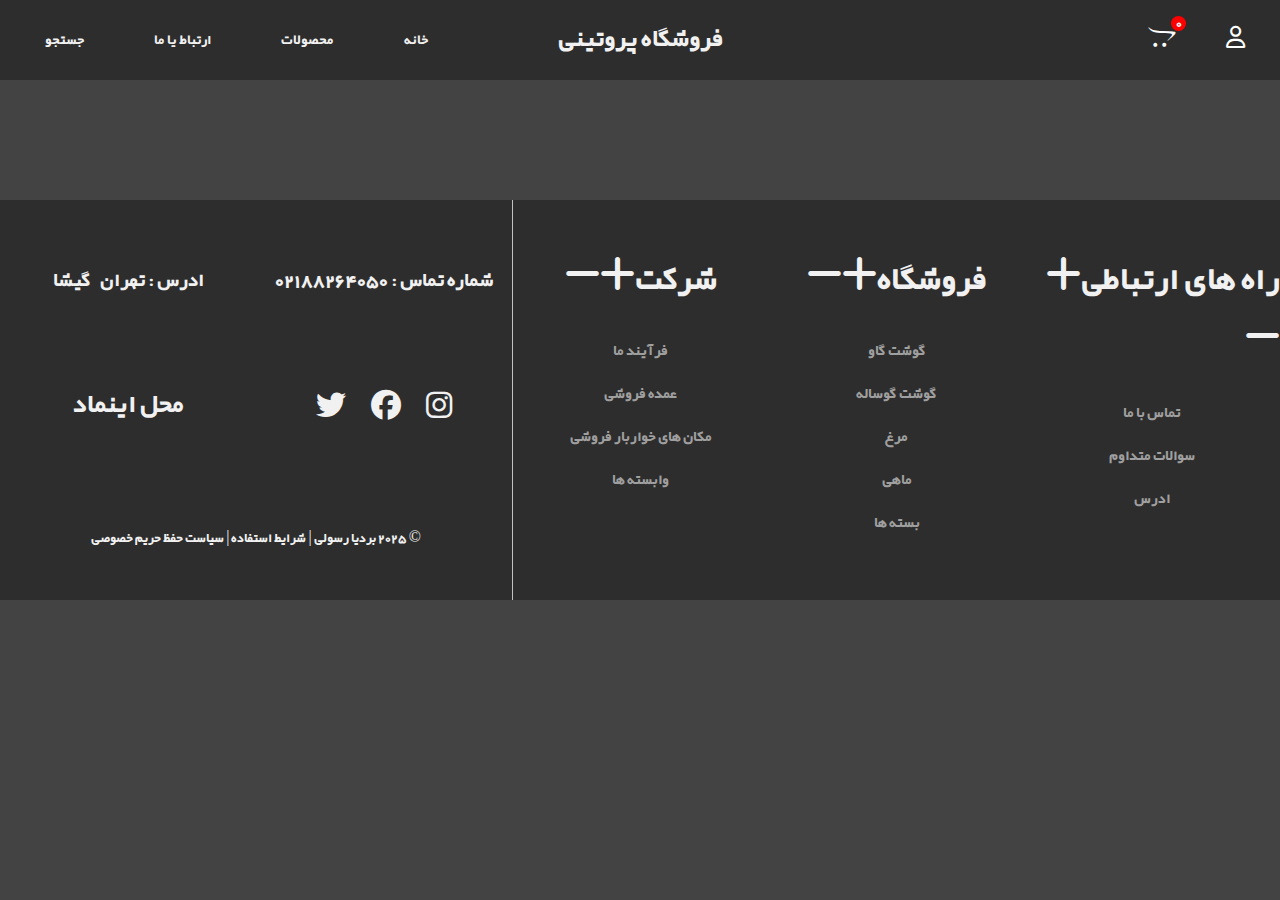
==== collections/all.html @ b231f55a "update" ====
<!DOCTYPE html>
<html lang="fa" dir="rtl">
<head>
    <meta charset="UTF-8">
    <meta name="viewport" content="width=device-width, initial-scale=1.0">
    <title>محصولات</title>
    <link rel="stylesheet" href="all.css">
    <link rel="stylesheet" href="../assest/nav.css">
    <link rel="stylesheet" href="../assest/footer.css">
    <link rel="stylesheet" href="https://cdnjs.cloudflare.com/ajax/libs/font-awesome/6.7.2/css/all.min.css" integrity="sha512-Evv84Mr4kqVGRNSgIGL/F/aIDqQb7xQ2vcrdIwxfjThSH8CSR7PBEakCr51Ck+w+/U6swU2Im1vVX0SVk9ABhg==" crossorigin="anonymous" referrerpolicy="no-referrer" />
</head>
<body>
    <div class="side-nav">
        <div class="side-top">
            <div class="side-close">
                <i class="fa-solid fa-arrow-right"></i>
            </div>
            <input type="search" placeholder="جستجو کنید" id="search">
            <input type="submit" value="" id="search-btn">
            <i class="search-icon fa-solid fa-magnifying-glass"></i>
        </div>
        <div class="side-bottom">
            <ul class="side-nav-item-parent">
                <li class="side-nav-item"><a href="">خانه</a></li>
            </ul>
            <ul class="side-nav-item-parent">
                <li class="side-nav-item"><a href="">محصولات</a></li>
            </ul>
            <ul class="side-nav-item-parent">
                <li class="side-nav-item"><a href="">ارتباط با ما</a></li>
            </ul>
            <ul class="side-nav-item-parent">
                <li class="side-nav-item"><a href="">تماس با ما</a></li>
            </ul>
            <ul class="side-nav-item-parent">
                <li class="side-nav-item"><a href="">سبدخرید</a></li>
            </ul>
        </div>
    </div>
    <header>
        <ul>
            <li>
                <h1 class="nav-logo">فروشگاه پروتینی</h1>
            </li>
        </ul>
    </header>
    <div class="nav-mobile">
        <li class="nav-mobile-item" id="nav-login-mobile">
            <i  class=" nav-login fa-regular fa-user" style="color: #ffffff;font-size: 22px;"></i>
        </li>
        <li class="nav-mobile-item" id="nav-cart-mobile">
            <div id="circle"><span id="cart-numb">0</span></div>
            <i class="nav-cart fa-brands fa-opencart" style="color: #ffffff;font-size: 22px;"></i>
        </li>
        <li class="nav-mobile-item" id="nav-bag">
            <i class=" nav-bag fa-solid fa-bag-shopping"></i>
        </li>
        <li class="nav-mobile-item" id="nav-bar">
            <i class=" nav-bar fa-solid fa-bars"></i>
        </li>
    </div>
    <div class="login-container-mobile">
        <div class="close-login-mobile">&times;</div>
        <h1>وارد حساب خود شوید</h1>
        <form action="login">
            <div class="user"><input type="text" placeholder="نام کاربری خود را وارد کنید" id="username-mobile"></div>
            <div class="pass-mobile">
                <img
                id="hide-pass-mobile"
                src="/beef/img/show.png" 
                alt="">
                <input type="password" placeholder="رمز عبور خود را وارد کنید" id="password-mobile"></div>
            <div class="check-form-mobile">
                <div class="checkbox-wrapper-19">
                    <input type="checkbox" id="checkbox-time1" />
                    <label for="checkbox-time1" class="check-box">
                </div>
                <p>قوانین را خوانده ام و ان را می پذیرم</p>
            </div>
            <button type="button">ورود به حساب</button>
            <a href="">ساخت حساب جدید</a>
        </form>
        <div class="login-bottom-mobile">
            <p>ورود با اکانت های فضای مجازی</p>
            <div class="socials-parent-mobile">
                <button class="social-icon-mobile" style="font-size: 20px;"><i class="fa-brands fa-instagram"></i></button>
                <button class="social-icon-mobile"><i class="fa-brands fa-google"></i></button>
                <button class="social-icon-mobile"><i class="fa-brands fa-twitter"></i></button>
            </div>
        </div>
    </div>
    <div class="cart-container-mobile">
        <div class="cart-top-mobile">
            
            <div class="cart-top-center-mobile">
                <h1>سبد خرید شما (<span id="cart-item-numb-mobile">0</span>)</h1>
            </div>
            <div class="cart-close-mobile">
                &times;
            </div>
        </div>
        <div class="cart-mid-mobile">
            <div class="cart-md-main-mobile">
                <h1>شما هیچ محصولی در سبد خرید خود ندارید.</h1>
            </div>
        </div>
        <div class="cart-bottom-mobile">
            <div class="cart-bt-top-mobile">
                <div class="cart-bt-left-mobile">
                    <p>مجموع</p>
                </div>
                <div class="cart-bt-right-mobile">
                    <p id="price-sum-mobile">0.00 <span>تومان</span></p>
                </div>
                
            </div>
            <div class="cart-bt-bottom-mobile">
                <button type="button" id="cart-btn-mobile">به پرداخت ادامه دهید</button>
                <p><i class="fa-solid fa-gift"></i> به عنوان هدیه ارسال کنید</p>
            </div>
        </div>
    </div>
    <div class="login-container">
        <div class="close-login">&times;</div>
        <h1>وارد حساب خود شوید</h1>
        <form action="login">
            <div class="user"><input type="text" placeholder="نام کاربری خود را وارد کنید" id="username"></div>
            <div class="pass">
                <img
                id="hide-pass"
                src="/beef/img/show.png" 
                alt="">
                <input type="password" placeholder="رمز عبور خود را وارد کنید" id="password"></div>
            <div class="check-form">
                <div class="checkbox-wrapper-19">
                    <input type="checkbox" id="checkbox-time1" />
                    <label for="checkbox-time1" class="check-box">
                </div>
                <p>قوانین را خوانده ام و ان را می پذیرم</p>
            </div>
            <button type="button">ورود به حساب</button>
            <a href="">ساخت حساب جدید</a>
        </form>
        <div class="login-bottom">
            <p>ورود با اکانت های فضای مجازی</p>
            <div class="socials-parent">
                <button class="social-icon" style="font-size: 20px;"><i class="fa-brands fa-instagram"></i></button>
                <button class="social-icon"><i class="fa-brands fa-google"></i></button>
                <button class="social-icon"><i class="fa-brands fa-twitter"></i></button>
            </div>
        </div>
    </div>
    <div class="cart-container">
        <div class="cart-top">
            
            <div class="cart-top-center">
                <h1>سبد خرید شما (<span id="cart-item-numb">0</span>)</h1>
            </div>
            <div class="cart-close">
                &times;
            </div>
        </div>
        <div class="cart-mid">
            <div class="cart-md-main">
                <h1>شما هیچ محصولی در سبد خرید خود ندارید.</h1>
            </div>
        </div>
        <div class="cart-bottom">
            <div class="cart-bt-top">
                <div class="cart-bt-left">
                    <p>مجموع</p>
                </div>
                <div class="cart-bt-right">
                    <p id="price-sum">0.00 <span>تومان</span></p>
                </div>
                
            </div>
            <div class="cart-bt-bottom">
                <button type="button" id="cart-btn">به پرداخت ادامه دهید</button>
                <p><i class="fa-solid fa-gift"></i> به عنوان هدیه ارسال کنید</p>
            </div>
        </div>
    </div>
    <div class="product-select-parent">
        <div class="select-card">
            <img src="/beef/img/shop-chick.webp" alt="">
            <h1>گوشت مرغ</h1>
        </div>
        <div class="select-card">
            <img src="/beef/img/shop-market.jpg" alt="">
            <h1>فراورده های گوشتی</h1>
        </div>
        <div class="select-card">
            <img src="/beef/img/shop-pork.jpg" alt="">
            <h1>گوشت گوسفند</h1>
        </div>
        <div class="select-card">
            <img src="/beef/img/shop-beef.jpg" alt="">
            <h1>گوشت گاو</h1>
        </div>
    </div>
    <nav>
        <ul>
            <li id="nav-login-1">
                <i  class=" nav-login fa-regular fa-user" style="color: #ffffff;font-size: 22px;"></i>
            </li>
            <li id="nav-cart-1">
                <div id="circle"><span id="cart-numb">0</span></div>
                <i class="nav-cart fa-brands fa-opencart" style="color: #ffffff;font-size: 22px;"></i>
            </li>
        </ul>
        <ul>
            <h1 class="nav-logo">فروشگاه پروتینی</h1>
        </ul>
        <ul class="nav-item-parent">
            <li>
                <span class="nav-item-border">
                    <a href="" class="nav-item">خانه</a>
                </span>
            </li>
            <li>
                <span class="nav-item-border" id="product-nav">
                    <a href="" class="nav-item" >محصولات</a>
                </span>
            </li>
            <li>
                <span class="nav-item-border">
                    <a href="" class="nav-item">ارتباط یا ما</a>
                </span>
            </li>
            <li>
                <span class="nav-item-border">
                    <a href="" class="nav-item">جستجو</a>
                </span>
            </li>
        </ul>
    </nav>
    <main>
        
    </main>
    <footer>
        <div class="footer-right">
            <div class="footer-card footer-1">
                <h1>راه های ارتباطی<i class="plus plus-1 fa-solid fa-plus"></i><i class="minus minus-1 fa-solid fa-minus"></i></h1>
                <div class="footer-menu footer-menu-1">
                    <a href="">تماس با ما</a>
                    <a href="">سوالات متداوم</a>
                    <a href="">ادرس</a>
                </div>
            </div>
            <div class="footer-card footer-2">
                <h1>فروشگاه<i class="plus plus-2 fa-solid fa-plus"></i><i class="minus minus-2 fa-solid fa-minus"></i></h1>
                <div class="footer-menu footer-menu-2">
                    <a href="">گوشت گاو</a>
                    <a href="">گوشت گوساله</a>
                    <a href="">مرغ</a>
                    <a href="">ماهی</a>
                    <a href="">بسته ها</a>
                </div>
            </div>
            <div class="footer-card footer-3">
                <h1>شرکت<i class="plus plus-3 fa-solid fa-plus"></i><i class="minus minus-3 fa-solid fa-minus"></i></h1>
                <div class="footer-menu footer-menu-3">
                    <a href="">فرآیند ما</a>
                    <a href="">عمده فروشی</a>
                    <a href="">مکان های خواربار فروشی</a>
                    <a href="">وابسته ها</a>
                </div>
            </div>
            
        </div>
        <div class="footer-left">
            <div class="footer-top">
                <div class="footer-top-right">
                    <h2>شماره تماس : 02188264050</h2>
                </div>
                <div class="footer-top-left">
                    <h2>ادرس : تهران &nbsp; گیشا</h2>
                </div>
            </div>
            <div class="footer-bottom">
                <div class="footer-bt-top">
                    <div class="footer-bt-right">
                        <i class="fa-brands fa-instagram" style="font-size: 30px; color: var(--text-color);"></i>
                        <i class="fa-brands fa-facebook" style="font-size: 30px; color: var(--text-color);"></i>
                        <i class="fa-brands fa-twitter" style="font-size: 30px; color: var(--text-color);"></i>
                    </div>
                    <div class="footer-bt-left">
                        <h1>محل اینماد</h1>
                    </div>
                </div>
                <div class="footer-bt-bottom">
                    <p>© 2025 بردیا رسولی | شرایط استفاده | سیاست حفظ حریم خصوصی</p>
                </div>
            </div>
        </div>
    </footer>
    <!-- <script src="./all.js"></script> -->
    <script src="../assest/nav.js"></script>
    <script src="../assest/footer.js"></script>
    <script src="https://cdnjs.cloudflare.com/ajax/libs/font-awesome/6.7.2/js/all.min.js" integrity="sha512-b+nQTCdtTBIRIbraqNEwsjB6UvL3UEMkXnhzd8awtCYh0Kcsjl9uEgwVFVbhoj3uu1DO1ZMacNvLoyJJiNfcvg==" crossorigin="anonymous" referrerpolicy="no-referrer"></script>
</body>
</html>
---- collections/all.css ----
@font-face{
    font-family: vazir;
    src: url(../font/6\ yekan\ boom\ plus\ \(Tarfand3.com\).TTF);
}
:root{
    --back-color:#434343;
    --sect-color:#2d2d2d;
    --text-color:#f1f1f1;
    --secondary-color:#4ECDC4;
    --text-shadow:1px 1px 2px rgba(0, 0, 0, .7);
    --dark-text: #9f9f9f;
}
*{
    margin: 0;
    padding: 0;
    box-sizing: border-box;
    font-family: vazir;
}
---- assest/nav.css ----
@font-face{
    font-family: vazir;
    src: url(../font/6\ yekan\ boom\ plus\ \(Tarfand3.com\).TTF);
}
:root{
    --back-color:#434343;
    --sect-color:#2d2d2d;
    --text-color:#f1f1f1;
    --secondary-color:#4ECDC4;
    --text-shadow:1px 1px 2px rgba(0, 0, 0, .7);
    --dark-text: #9f9f9f;
}
body{
    background-color: var(--back-color) ;
    display: flex;
    flex-direction: column;
    align-items: center;
}
main.blur{
    filter: blur(10px);
    opacity: .7;
    user-select: none;
}
main.tar{
    filter: blur(10px);
    opacity: .7;
    user-select: none;
}
main.tar-mobile{
    filter: blur(10px);
    opacity: .7;
    user-select: none;
}
nav{
    width: 100%;
    height: 80px;
    background-color: var(--sect-color);
    display: flex;
    justify-content: space-between;
    padding: 0 35px;
    align-items: center;
    color: var(--text-color);
    position: fixed;
    top: 0;
    z-index: 99999999;
}
nav.blur{
    filter: blur(10px);
    opacity: .7;
    user-select: none;
}
nav.tar{
    filter: blur(10px);
    opacity: .7;
    user-select: none;
}
nav.tar-mobile{
    filter: blur(10px);
    opacity: .7;
    user-select: none;
}
li{
    list-style: none;
    position: relative;
}
.nav-login{
    cursor: pointer;
    transition:all .4s;
}
.nav-cart{
    cursor: pointer;
    transition:all .4s;
}
.nav-cart:hover{
    color: var(--secondary-color) !important;
}
.nav-login:hover{
    color: var(--secondary-color) !important;
}
ul{
    display: flex;
    gap: 50px;
    
}
.nav-item-border{
    /* padding-bottom: 26px; */
    padding: 0 10px 26px 10px;
    /* transition: all .4s ; */
}
.nav-item-border:hover{
    border-bottom: 2px solid var(--secondary-color);
}
.nav-logo{
    font-size: 30px;
    position: absolute;
    top: 50%;
    left: 50%;
    transform: translate(-50%,-50%);
    width: 166px;
    color: var(--text-color);
}
#circle{
    position: absolute;
    top: -10px;
    right: -10px;
    width: 15px;
    height: 15px;
    border-radius: 50%;
    background-color: red;
    z-index: 999;
    display: flex;
    align-items: center;
    justify-content: center;
}
/* .nav-item-parent{
    display: flex;
    gap: 50px;
} */
.nav-item{
    text-decoration: none;
    color: var(--text-color);
    font-size: 17px;
}
.select-card{
    width: 25%;
    height: 100%;
    position: relative;
    display: flex;
    align-items: center;
    justify-content: center;
    transition: all .4s;
    cursor: pointer;
}
.select-card img{
    width: 100%;
    height: 100%;
    object-fit: cover;
    position: absolute;
    z-index: -1;
    filter: brightness(.7);
}
.select-card h1{
    font-size: 50px;
    position: absolute;
    top: 40%;
    color: var(--text-color);
    text-shadow: var(--text-shadow);
}
.select-card:hover{
    width: 27%;
}
.product-select-parent{
    width: 100%;
    height: 100%;
    position: fixed;
    z-index: 9999999999;
    top: 80px;
    display: flex;
    display: none;
    opacity: 1;
}
.product-select-parent:hover{
    display: flex;
}
.product-select-parent.show{
    display: flex;
    animation: product-select .8s;
}
@keyframes product-select{
    from{
        opacity: 0;
    }
}
.cart-container{
    position: fixed;
    right: 0;
    width: 400px;
    background-color: #2d2d2d;
    height: 100%;
    z-index: 9999999999;
    display: flex;
    flex-direction: column;
    display: none;
    animation: cart-animation .4s;
}
@keyframes cart-animation {
    from{
        right: -400px;
    }
    to{
        right: 0;
    }
}
.cart-container.active{
    display: flex;
}
.cart-top{
    width: 100%;
    height: 10%;
    display: flex;
    position: relative;
    align-items: center;
    justify-content: end;
    padding: 0 20px;
    border-bottom: 1px solid var(--dark-text);
    color: var(--text-color);
}
.cart-top-center{
    position: absolute;
    left: 50%;
    translate: -50%;
    font-size: 13px;
}
.cart-close{
    font-size: 20px;
    cursor: pointer;
}
.cart-mid{
    display: flex;
    flex-direction: column;
    justify-content: center;
    text-align: center;
    padding-top: 15px;
    color: var(--secondary-color);
    width: 100%;
    height: 70%;
}
.cart-bottom{
    width: 100%;
    display: flex;
    flex-direction: column;
    align-items: center;
    height: 20%;
    border-top: 1px solid var(--dark-text);
}
.cart-bt-top{
    height: 35%;
    width: 100%;
    display: flex;
    justify-content: space-between;
    padding: 0 20px;
    font-size: 20px;
    color: var(--text-color);
    align-items: center;
}
.cart-bt-bottom{
    width: 100%;
    display: flex;
    flex-direction: column;
    align-items: center;
    height: 65%;
    color: var(--text-color);
    gap: 10px;
}
#cart-btn{
    width: 90%;
    height: 63%;
    background-color: #434343;
    color: var(--text-color);
    font-size: 20px;
    border: none;
    text-shadow: var(--text-shadow);
    border-radius: 10px;
    cursor: pointer;
    transition: all .4s;
}
#cart-btn:hover{
    background-color: var(--sect-color);
    border: 2px solid var(--secondary-color);
    color: var(--secondary-color);
}
.cart-container-mobile{
    position: fixed;
    right: 0;
    width: 400px;
    background-color: #2d2d2d;
    height: 100%;
    z-index: 9999999999;
    display: flex;
    flex-direction: column;
    display: none;
    animation: cart-animation .4s;
}
@keyframes cart-animation {
    from{
        right: -400px;
    }
    to{
        right: 0;
    }
}
.cart-container-mobile.active{
    display: flex;
}
.cart-top-mobile{
    width: 100%;
    height: 10%;
    display: flex;
    position: relative;
    align-items: center;
    justify-content: end;
    padding: 0 20px;
    border-bottom: 1px solid var(--dark-text);
    color: var(--text-color);
}
.cart-top-center-mobile{
    position: absolute;
    left: 50%;
    translate: -50%;
    font-size: 13px;
}
.cart-close-mobile{
    font-size: 20px;
    cursor: pointer;
}
.cart-mid-mobile{
    display: flex;
    flex-direction: column;
    justify-content: center;
    text-align: center;
    padding-top: 15px;
    color: var(--secondary-color);
    width: 100%;
    height: 70%;
}
.cart-bottom-mobile{
    width: 100%;
    display: flex;
    flex-direction: column;
    align-items: center;
    height: 20%;
    border-top: 1px solid var(--dark-text);
}
.cart-bt-top-mobile{
    height: 35%;
    width: 100%;
    display: flex;
    justify-content: space-between;
    padding: 0 20px;
    font-size: 20px;
    color: var(--text-color);
    align-items: center;
}
.cart-bt-bottom-mobile{
    width: 100%;
    display: flex;
    flex-direction: column;
    align-items: center;
    height: 65%;
    color: var(--text-color);
    gap: 10px;
}
#cart-btn-mobile{
    width: 90%;
    height: 63%;
    background-color: #434343;
    color: var(--text-color);
    font-size: 20px;
    border: none;
    text-shadow: var(--text-shadow);
    border-radius: 10px;
    cursor: pointer;
    transition: all .4s;
}
#cart-btn-mobile:hover{
    background-color: var(--sect-color);
    border: 2px solid var(--secondary-color);
    color: var(--secondary-color);
}
.login-container{
    width: 40%;
    height: 65%;
    position: fixed;
    background-color: #2d2d2d;
    top: 50%;
    left: 50%;
    translate: -50% -50%;
    z-index: 99999999;
    border: 1px solid var(--secondary-color);
    border-radius: 20px;
    display: flex;
    justify-content: space-between;
    padding: 25px 0;
    align-items: center;
    flex-direction: column;
    color: var(--text-color);
    display: none;
}
.close-login{
    position: absolute;
    top: 30px;
    left: 15%;
    font-size: 30px;
    color: var(--secondary-color);
    cursor: pointer;
}
.login-container.active{
    display: flex;
}
.login-container h1{
    font-size: 35px;
}
.login-container form{
    width: 90%;
    height: 300px;
    display: flex;
    flex-direction: column;
    align-items: center;
    justify-content: space-between;
}
.user{
    width: 100%;
    display: flex;
    justify-content: center;
}
.pass{
    width: 100%;
    display: flex;
    justify-content: center;
    position: relative;
}
#hide-pass{
    width: 23px;
    height: 20px;
    position: absolute;
    left: 14%;
    top:50%;
    translate: -50% -50%;
    cursor: pointer;
}
form input{
    width: 80%;
    height: 45px;
    background-color: transparent;
    color: var(--text-color);
    border: 1px solid var(--secondary-color);
    border-radius: 10px;
    padding: 0 20px;
    font-size: 16px;
    outline: none;
}
form input:focus{
    border: 2.5px solid var(--secondary-color);
    background-color: var(--sect-color);
}
form button{
    width: 80%;
    height: 55px;
    /* background-color: var(--back-color); */
    /* border: none; */
    border-radius: 10px;
    background-color: var(--sect-color);
    color: var(--secondary-color);
    border: 2px solid var(--secondary-color);
    font-size: 19px;
    word-spacing: 2px;
    transition: all .4s;
    cursor: pointer;
}
form button:hover{
    background-color: var(--back-color);
    color: var(--secondary-color);
    border: 2px solid var(--secondary-color);
}
form a{
    color: var(--secondary-color);
}
.check-form{
    display: flex;
    align-items: center;
    gap: 20px;
    width: 80%;
    height: 30px;
    position: relative;
}
.check-form p{
    position: absolute;
    right: 30px;
    top: -3px;
    font-weight: lighter;
}
.login-bottom{
    display: flex;
    flex-direction: column;
    gap: 30px;
    font-size: 24px;
    padding-bottom: 20px;
}
.socials-parent{
    width: 100%;
    display: flex;
    gap: 15px;
    justify-content: center;
    align-items: center;
}
.social-icon{
    width: 40px;
    height: 40px;
    border-radius: 50%;
    border: 1px solid var(--secondary-color);
    background-color: transparent;
    display: flex;
    justify-content: center;
    align-items: center;
    font-size: 18px;
    transition: all .7s;
    outline: none;
    color: var(--secondary-color);
    cursor: pointer;
}
.social-icon:hover{
    box-shadow: 0px 4px 14px #0000007a;
    background-color: var(--secondary-color);
    color: var(--sect-color);
}

.social-icon:focus {
    /* box-shadow: 0px 0px 0px 2px currentColor; */
    transform: scale(0.9);
}
.checkbox-wrapper-19 {
    box-sizing: border-box;
    /* --background-color: #fff; */
    --checkbox-height: 18px;
  }

  @-moz-keyframes dothabottomcheck-19 {
    0% {
      height: 0;
    }
    100% {
      height: calc(var(--checkbox-height) / 2);
    }
  }

  @-webkit-keyframes dothabottomcheck-19 {
    0% {
      height: 0;
    }
    100% {
      height: calc(var(--checkbox-height) / 2);
    }
  }

  @keyframes dothabottomcheck-19 {
    0% {
      height: 0;
    }
    100% {
      height: calc(var(--checkbox-height) / 2);
    }
  }

  @keyframes dothatopcheck-19 {
    0% {
      height: 0;
    }
    50% {
      height: 0;
    }
    100% {
      height: calc(var(--checkbox-height) * 1.2);
    }
  }

  @-webkit-keyframes dothatopcheck-19 {
    0% {
      height: 0;
    }
    50% {
      height: 0;
    }
    100% {
      height: calc(var(--checkbox-height) * 1.2);
    }
  }

  @-moz-keyframes dothatopcheck-19 {
    0% {
      height: 0;
    }
    50% {
      height: 0;
    }
    100% {
      height: calc(var(--checkbox-height) * 1.2);
    }
  }

  .checkbox-wrapper-19 input[type=checkbox] {
    display: none;
  }

  .checkbox-wrapper-19 .check-box {
    height: var(--checkbox-height);
    width: var(--checkbox-height);
    background-color: transparent;
    border: calc(var(--checkbox-height) * .1) solid var(--secondary-color);
    border-radius: 5px;
    position: relative;
    display: inline-block;
    -moz-box-sizing: border-box;
    -webkit-box-sizing: border-box;
    box-sizing: border-box;
    -moz-transition: border-color ease 0.2s;
    -o-transition: border-color ease 0.2s;
    -webkit-transition: border-color ease 0.2s;
    transition: border-color ease 0.2s;
    cursor: pointer;
  }
  .checkbox-wrapper-19 .check-box::before,
  .checkbox-wrapper-19 .check-box::after {
    -moz-box-sizing: border-box;
    -webkit-box-sizing: border-box;
    box-sizing: border-box;
    position: absolute;
    height: 0;
    width: calc(var(--checkbox-height) * .2);
    background-color: var(--secondary-color);
    display: inline-block;
    -moz-transform-origin: left top;
    -ms-transform-origin: left top;
    -o-transform-origin: left top;
    -webkit-transform-origin: left top;
    transform-origin: left top;
    border-radius: 5px;
    content: " ";
    -webkit-transition: opacity ease 0.5;
    -moz-transition: opacity ease 0.5;
    transition: opacity ease 0.5;
  }
  .checkbox-wrapper-19 .check-box::before {
    top: calc(var(--checkbox-height) * .72);
    left: calc(var(--checkbox-height) * .41);
    box-shadow: 0 0 0 calc(var(--checkbox-height) * .05) var(--background-color);
    -moz-transform: rotate(-135deg);
    -ms-transform: rotate(-135deg);
    -o-transform: rotate(-135deg);
    -webkit-transform: rotate(-135deg);
    transform: rotate(-135deg);
  }
  .checkbox-wrapper-19 .check-box::after {
    top: calc(var(--checkbox-height) * .37);
    left: calc(var(--checkbox-height) * .05);
    -moz-transform: rotate(-45deg);
    -ms-transform: rotate(-45deg);
    -o-transform: rotate(-45deg);
    -webkit-transform: rotate(-45deg);
    transform: rotate(-45deg);
  }

  .checkbox-wrapper-19 input[type=checkbox]:checked + .check-box,
  .checkbox-wrapper-19 .check-box.checked {
    border-color: var(--secondary-color);
  }
  .checkbox-wrapper-19 input[type=checkbox]:checked + .check-box::after,
  .checkbox-wrapper-19 .check-box.checked::after {
    height: calc(var(--checkbox-height) / 2);
    -moz-animation: dothabottomcheck-19 0.2s ease 0s forwards;
    -o-animation: dothabottomcheck-19 0.2s ease 0s forwards;
    -webkit-animation: dothabottomcheck-19 0.2s ease 0s forwards;
    animation: dothabottomcheck-19 0.2s ease 0s forwards;
  }
  .checkbox-wrapper-19 input[type=checkbox]:checked + .check-box::before,
  .checkbox-wrapper-19 .check-box.checked::before {
    height: calc(var(--checkbox-height) * 1.2);
    -moz-animation: dothatopcheck-19 0.4s ease 0s forwards;
    -o-animation: dothatopcheck-19 0.4s ease 0s forwards;
    -webkit-animation: dothatopcheck-19 0.4s ease 0s forwards;
    animation: dothatopcheck-19 0.4s ease 0s forwards;
  }
  .nav-mobile{
    display: none;
  }
  .login-container-mobile{
    width: 40%;
    height: 65%;
    position: fixed;
    background-color: #2d2d2d;
    top: 50%;
    left: 50%;
    translate: -50% -50%;
    z-index: 99999999;
    border: 1px solid var(--secondary-color);
    border-radius: 20px;
    display: flex;
    justify-content: space-between;
    padding: 25px 0;
    align-items: center;
    flex-direction: column;
    color: var(--text-color);
    display: none;
}
.close-login-mobile{
    position: absolute;
    top: 30px;
    left: 15%;
    font-size: 30px;
    color: var(--secondary-color);
    cursor: pointer;
}

.login-container-mobile h1{
    font-size: 35px;
}
.login-container-mobile form{
    width: 90%;
    height: 300px;
    display: flex;
    flex-direction: column;
    align-items: center;
    justify-content: space-between;
}
.user-mobile{
    width: 100%;
    display: flex;
    justify-content: center;
}
.pass-mobile{
    width: 100%;
    display: flex;
    justify-content: center;
    position: relative;
}
#hide-pass-mobile{
    width: 23px;
    height: 20px;
    position: absolute;
    left: 14%;
    top:50%;
    translate: -50% -50%;
    cursor: pointer;
}
form input{
    width: 80%;
    height: 45px;
    background-color: transparent;
    color: var(--text-color);
    border: 1px solid var(--secondary-color);
    border-radius: 10px;
    padding: 0 20px;
    font-size: 16px;
    outline: none;
}
form input:focus{
    border: 2.5px solid var(--secondary-color);
    background-color: var(--sect-color);
}
form button{
    width: 80%;
    height: 55px;
    /* background-color: var(--back-color); */
    /* border: none; */
    border-radius: 10px;
    background-color: var(--sect-color);
    color: var(--secondary-color);
    border: 2px solid var(--secondary-color);
    font-size: 19px;
    word-spacing: 2px;
    transition: all .4s;
    cursor: pointer;
}
form button:hover{
    background-color: var(--back-color);
    color: var(--secondary-color);
    border: 2px solid var(--secondary-color);
}
form a{
    color: var(--secondary-color);
}
.check-form-mobile{
    display: flex;
    align-items: center;
    gap: 20px;
    width: 80%;
    height: 30px;
    position: relative;
}
.check-form-mobile p{
    position: absolute;
    right: 30px;
    top: -3px;
    font-weight: lighter;
}
.login-bottom-mobile{
    display: flex;
    flex-direction: column;
    gap: 30px;
    font-size: 24px;
    padding-bottom: 20px;
}
.socials-parent-mobile{
    width: 100%;
    display: flex;
    gap: 15px;
    justify-content: center;
    align-items: center;
}
.social-icon-mobile{
    width: 40px;
    height: 40px;
    border-radius: 50%;
    border: 1px solid var(--secondary-color);
    background-color: transparent;
    display: flex;
    justify-content: center;
    align-items: center;
    font-size: 18px;
    transition: all .7s;
    outline: none;
    color: var(--secondary-color);
    cursor: pointer;
}
.social-icon-mobile:hover{
    box-shadow: 0px 4px 14px #0000007a;
    background-color: var(--secondary-color);
    color: var(--sect-color);
}

.social-icon-mobile:focus {
    /* box-shadow: 0px 0px 0px 2px currentColor; */
    transform: scale(0.9);
}
.side-nav{
    display: none;
}
header{
    display: none;
}
  @media(max-width:768px){
    nav{
        display: none;
    }
    .nav-mobile{
    position: fixed;
    z-index: 999999999;
    width: 95%;
    height: 60px;
    align-items: center;
    background-color: var(--sect-color);
    border: 1px solid var(--secondary-color);
    border-radius: 15px;
    display: flex;
    justify-content: space-between;
    padding: 5px 25px 0 25px;
    color: var(--text-color);
    bottom: 20px;
    font-size: 24px;;
    }
    .nav-mobile.blur{
        filter: blur(10px);
        opacity: .7;
        user-select: none;
    }
    .nav-bag{
        cursor: pointer;
        transition:all .4s;
    }
    .nav-bar{
        cursor: pointer;
        transition:all .4s;
    }
    .nav-bar:hover{
        color: var(--secondary-color) !important;
    }
    .nav-bag:hover{
        color: var(--secondary-color) !important;
    }
    header{
        display: flex;
        width: 100%;
        height: 70px;
        justify-content: center;
        align-items: center;
        text-shadow: var(--text-shadow);
        background-color: var(--sect-color);
    }
    header.blurr{
        filter: blur(10px);
        opacity: .7;
        user-select: none;
    }
    header.tar{
        filter: blur(10px);
        opacity: .7;
        user-select: none;
    }
    header.tar-mobile{
        filter: blur(10px);
        opacity: .7;
        user-select: none;
    }
    footer.tar-mobile{
        filter: blur(10px);
        opacity: .7;
        user-select: none;
    }
    .login-container-mobile{
        width: 90%;
        height: 552px;
        top: 45%;
    }
    .login-container-mobile.active{
        display: flex;
    }
    .login-container-mobile h1{
        font-size: 25px;
    }
    form{
        width: 90%;
    }
    form input{
        width: 100%;
    }
    form button{
        width: 100%;
    }
    .close-login-mobile{
        left: 35px;
        top: 20px;
    }
    #hide-pass-mobile{
        left: 23px;
    }
    .check-form-mobile{
        width: 100%;
        /* padding: 0; */
    }
    .side-nav{
        display: flex;
        flex-direction: column;
        width: 300px;
        height: 100%;
        position: fixed;
        background-color: var(--sect-color);
        left: 0;
        z-index: 999999999999;
        display: none;
        animation: side-animation .4s; 
    }
    @keyframes  side-animation{
        from{
            left:-300px;
        }
        to{
            left:0;
        }
    }
    .side-nav.active{
        display: flex;
    }
    .side-close{
        justify-content: end;
        display: flex;
        align-items: center;
        padding: 0 10px;
        color: var(--secondary-color);
        font-size: 25px;
        height: 40px;
    }
    .side-top{
        width: 100%;
        height: 60px;
        border-bottom: 1px solid var(--secondary-color);
        display: flex;
        justify-content: center;
        position: relative;
        align-items: center;
        padding-left: 10px;
    }
    .side-top #search{
        width: 90%;
        height: 70%;
        background-color: var(--sect-color);
        border: 1px solid var(--secondary-color);
        border-radius: 25px;
        padding: 0 20px;
        outline: none;
        color: var(--text-color);
    }
    .side-top #search:focus{
        border: 2px solid var(--secondary-color);
    }
    .side-top #search-btn{
        position: absolute;
        left: 7.5%;
        width: 20px;
        background-color: transparent;
        border: none;
        cursor: pointer;
    }
    .side-top .search-icon{
        position: absolute;
        left: 7.5%;
        color: var(--secondary-color);
    }
    .side-bottom{
        display: flex;
        flex-direction: column;
    }
    .side-nav-item-parent{
        width: 100%;
        height: 60px;
        display: flex;
        justify-content: center;
        align-items: center;
        border-bottom: 1px solid var(--secondary-color);
    }
    .side-nav-item a{
        text-decoration: none;
        color: var(--text-color);
        font-size: 17px;
    }
    main.blurr{
        filter: blur(10px);
        opacity: .7;
        user-select: none;
    }
    footer.blurr{
        filter: blur(10px);
        opacity: .7;
        user-select: none;
    }
    .cart-container{
        width: 100%;
    }
  }
---- assest/footer.css ----
@font-face{
    font-family: vazir;
    src: url(../font/6\ yekan\ boom\ plus\ \(Tarfand3.com\).TTF);
}
:root{
    --back-color:#434343;
    --sect-color:#2d2d2d;
    --text-color:#f1f1f1;
    --secondary-color:#4ECDC4;
    --text-shadow:1px 1px 2px rgba(0, 0, 0, .7);
    --dark-text: #9f9f9f;
}
body{
    background-color: var(--back-color) ;
    display: flex;
    flex-direction: column;
    align-items: center;
}
footer{
    width: 100%;
    height: 400px;
    display: flex;
    background-color: var(--sect-color);
    margin-top: 200px;
}
footer.blur{
    filter: blur(10px);
    opacity: .7;
    user-select: none;
}
footer.tar{
    filter: blur(10px);
    opacity: .7;
    user-select: none;
}

.footer-right{
    border-left: 1px solid #c1c1c1;
    display: flex;
    width: 60%;
}
.footer-card{
    width: 50%;
    height: 100%;
    display: flex;
    align-items: center;
    flex-direction: column;
    padding-top: 50px;
    gap: 15px;
}
.footer-card h1{
    font-size: 40px;
    color: var(--text-color);
    margin-bottom: 10px;
}
.footer-card a{
    text-decoration: none;
    color: var(--dark-text);
    /* margin-top: 10px; */
    font-size: 18px;
    transition: all .4s;
}
.footer-card a:hover{
    color: var(--secondary-color);
    text-decoration: underline;
}
.footer-left{
    width: 40%;
    display: flex;
    flex-direction: column;
}
.footer-bottom{
    width: 100%;
    height: 70%;
    display: flex;
    flex-direction: column;
}
.footer-bt-bottom{
    width: 100%;
    display: flex;
    justify-content: center;
    align-items: center;
    height: 20%;
    color: var(--text-color);
}
.footer-bt-top{
    width: 100%;
    height: 75%;
    display: flex;
}
.footer-bt-right{
    display: flex;
    width: 50%;
    justify-content: center;
    align-items: center;
    gap: 25px;
    
}
.footer-menu{
    display: flex;
    flex-direction: column;
    gap: 15px;
    text-align: center;
}
.footer-bt-left{
    display: flex;
    justify-content: center;
    align-items: center;
    width: 50%;
    color: var(--text-color);
}
.footer-top{
    width: 100%;
    height: 25%;
    display: flex;
}
.footer-top-left{
    width: 50%;
    display: flex;
    justify-content: center;
    align-items: end;
    color: var(--text-color);
}
.footer-top-right{
    width: 50%;
    display: flex;
    justify-content: center;
    align-items: end;
    color: var(--text-color);
}
  .plus{
    display: none;
  }
  .minus{
    display: none;
  }
@media(max-width:768px){
    footer{
        flex-direction: column;
        height: auto;
        padding: 0 0 100px 0;
    }
    .footer-right{
        border: none;
        border-bottom: 1px solid var(--dark-text);
        width: 100%;
        flex-direction: column;
        align-items: center;
        padding: 0 0 10px 0;
    }
    .footer-left{
        width: 100%;
    }
    .footer-menu-3{
        display: none;
    }
    .footer-menu-3.active{
        display: flex;
    }
    .footer-menu-2{
        display: none;
    }
    .footer-menu-2.active{
        display: flex;
    }
    .footer-menu-1{
        display: none;
    }
    .footer-menu-1.active{
        display: flex;
    }
    .footer-card{
        height: auto;
        padding: 20px 0 10px 0;
    }
    .footer-card h1{
        font-size: 20px;
        margin: 0 0 10px 0;
        display: flex;
        align-items: center;
        gap: 10px;
        transition: all .4s;
    }
    .footer-card h1:hover{
        color: var(--secondary-color);
    }
    .plus{
        display: block;
    }
    .minus-3.active{
        display: block;
    }
    .plus-3.active{
        display: none;
    }
    .minus-2.active{
        display: block;
    }
    .plus-2.active{
        display: none;
    }
    .minus-1.active{
        display: block;
    }
    .plus-1.active{
        display: none;
    }
    .footer-top-right h2{
        font-size: 18px !important;
        padding: 20px 0;
    }
    .footer-top-left h2{
        font-size: 18px !important;
        padding: 20px 0;
    }
    .footer-bottom{
        height: auto;
    }
    .footer-bt-top{
        height: 130px;
    }
    
    
  }
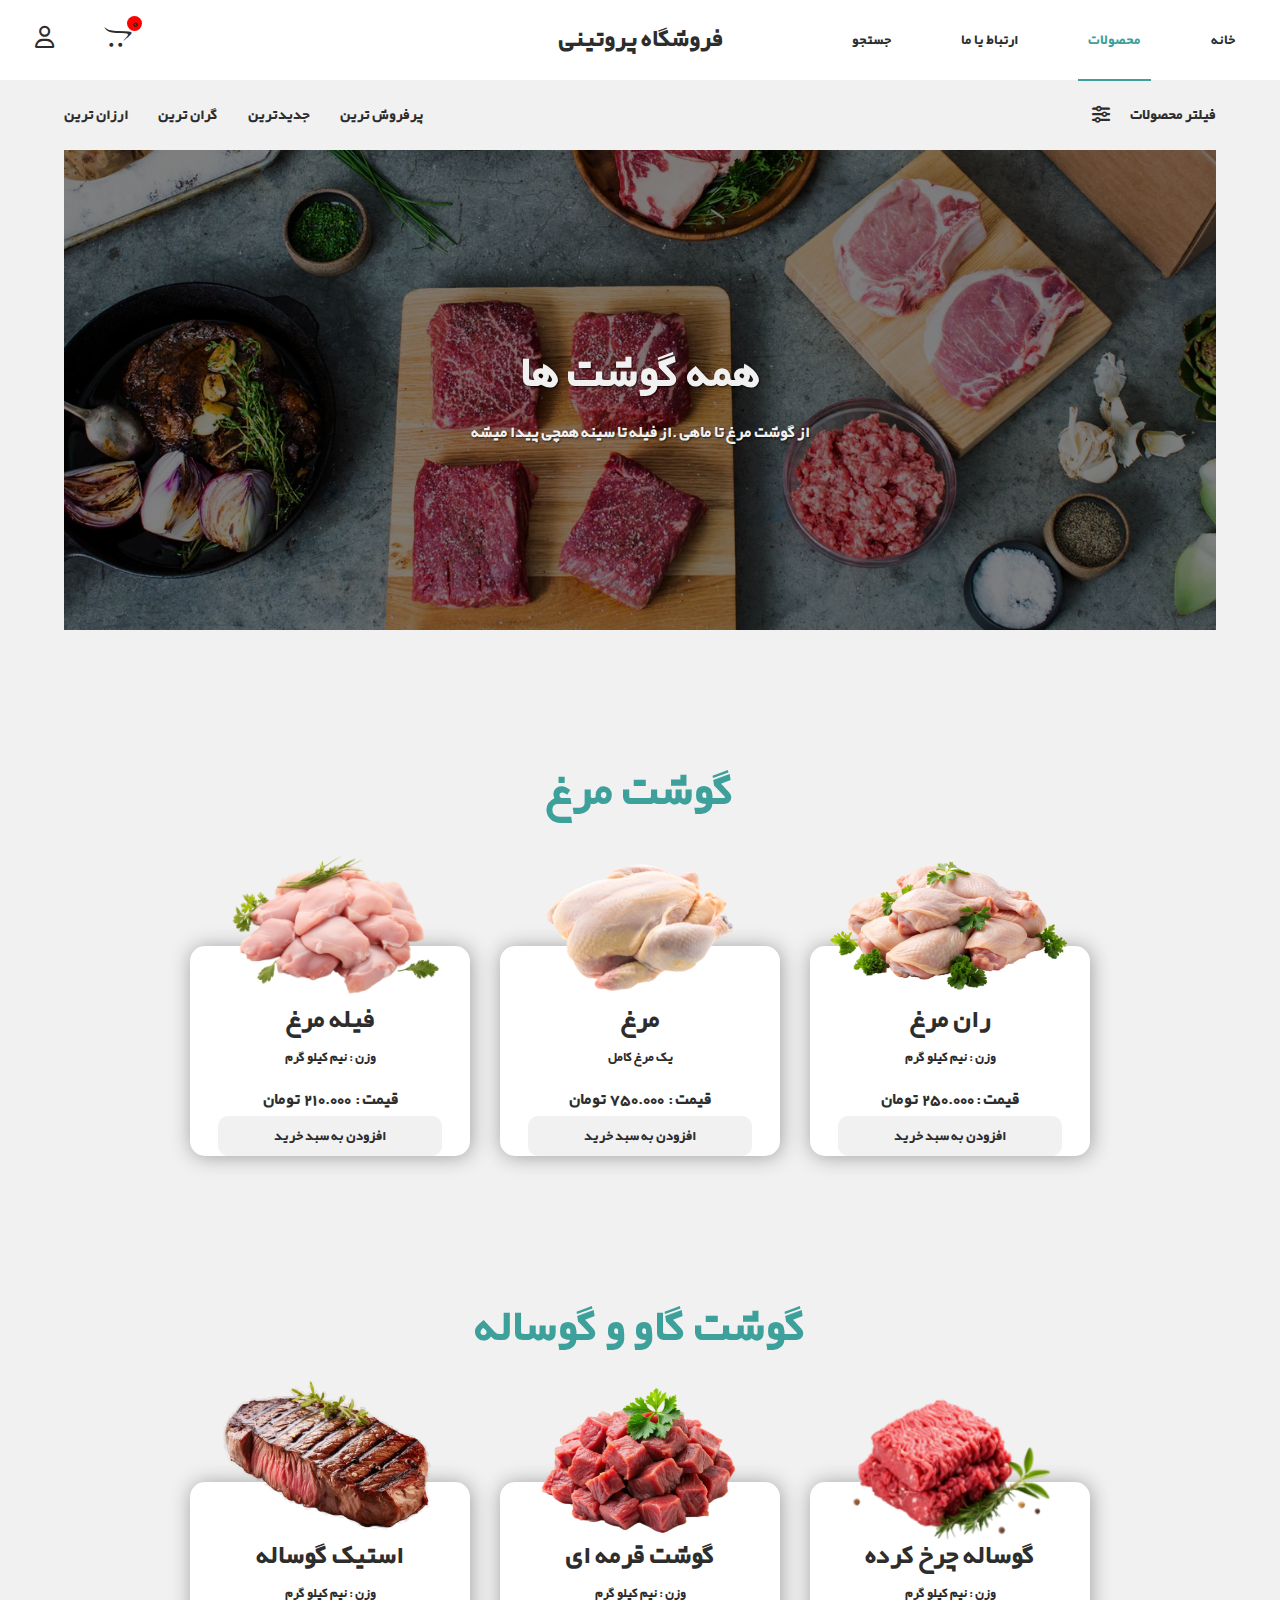
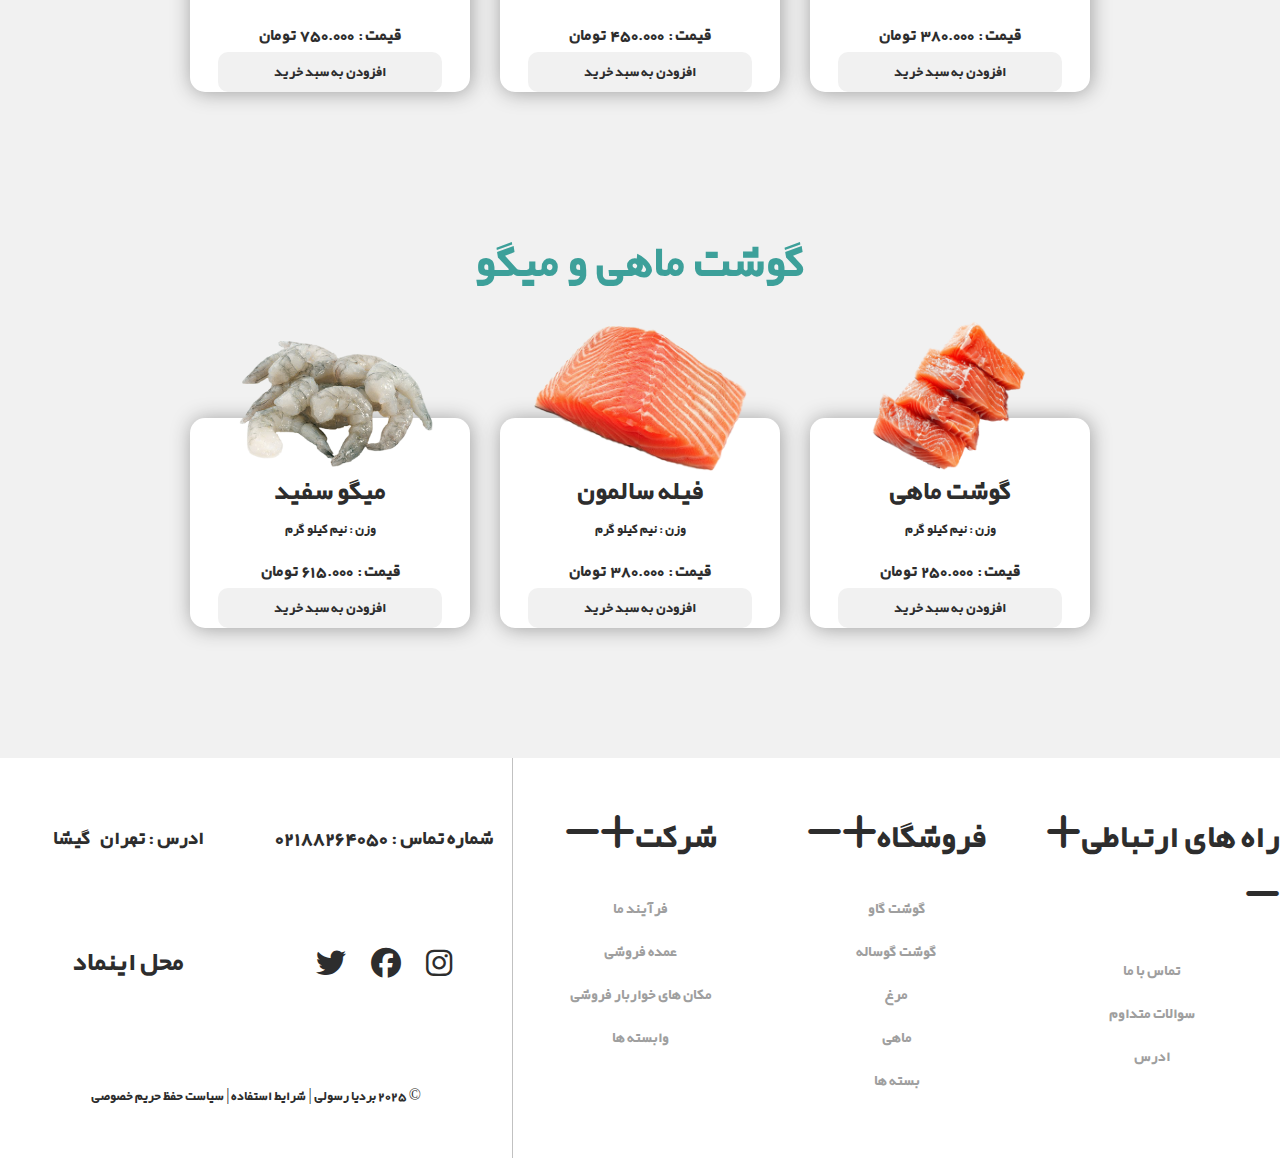
==== commit e215a42b: "update" ====
--- a/collections/all.html
+++ b/collections/all.html
@@ -40,17 +40,20 @@
     <header>
         <ul>
             <li>
-                <h1 class="nav-logo">فروشگاه پروتینی</h1>
+                <a href="../index.html">
+
+                    <h1 class="nav-logo">فروشگاه پروتینی</h1>
+                </a>
             </li>
         </ul>
     </header>
     <div class="nav-mobile">
         <li class="nav-mobile-item" id="nav-login-mobile">
-            <i  class=" nav-login fa-regular fa-user" style="color: #ffffff;font-size: 22px;"></i>
+            <i  class=" nav-login fa-regular fa-user" style="font-size: 22px;"></i>
         </li>
         <li class="nav-mobile-item" id="nav-cart-mobile">
             <div id="circle"><span id="cart-numb">0</span></div>
-            <i class="nav-cart fa-brands fa-opencart" style="color: #ffffff;font-size: 22px;"></i>
+            <i class="nav-cart fa-brands fa-opencart" style="font-size: 22px;"></i>
         </li>
         <li class="nav-mobile-item" id="nav-bag">
             <i class=" nav-bag fa-solid fa-bag-shopping"></i>
@@ -93,7 +96,7 @@
         <div class="cart-top-mobile">
             
             <div class="cart-top-center-mobile">
-                <h1>سبد خرید شما (<span id="cart-item-numb-mobile">0</span>)</h1>
+                <h1>سبد خرید شما (<span class="cart-count">0</span>)</h1>
             </div>
             <div class="cart-close-mobile">
                 &times;
@@ -154,14 +157,14 @@
         <div class="cart-top">
             
             <div class="cart-top-center">
-                <h1>سبد خرید شما (<span id="cart-item-numb">0</span>)</h1>
+                <h1>سبد خرید شما (<span id="cart-count-2">0</span>)</h1>
             </div>
             <div class="cart-close">
                 &times;
             </div>
         </div>
         <div class="cart-mid">
-            <div class="cart-md-main">
+            <div class="cart-md-main" id="cart-items">
                 <h1>شما هیچ محصولی در سبد خرید خود ندارید.</h1>
             </div>
         </div>
@@ -171,7 +174,7 @@
                     <p>مجموع</p>
                 </div>
                 <div class="cart-bt-right">
-                    <p id="price-sum">0.00 <span>تومان</span></p>
+                    <p id="total-price">0.00 <span>تومان</span></p>
                 </div>
                 
             </div>
@@ -200,22 +203,10 @@
         </div>
     </div>
     <nav>
-        <ul>
-            <li id="nav-login-1">
-                <i  class=" nav-login fa-regular fa-user" style="color: #ffffff;font-size: 22px;"></i>
-            </li>
-            <li id="nav-cart-1">
-                <div id="circle"><span id="cart-numb">0</span></div>
-                <i class="nav-cart fa-brands fa-opencart" style="color: #ffffff;font-size: 22px;"></i>
-            </li>
-        </ul>
-        <ul>
-            <h1 class="nav-logo">فروشگاه پروتینی</h1>
-        </ul>
         <ul class="nav-item-parent">
             <li>
-                <span class="nav-item-border">
-                    <a href="" class="nav-item">خانه</a>
+                <span class="nav-item-border" id="home-nav">
+                    <a href="../index.html" class="nav-item">خانه</a>
                 </span>
             </li>
             <li>
@@ -234,9 +225,218 @@
                 </span>
             </li>
         </ul>
+        <ul>
+            <a href="../index.html">
+                <h1 class="nav-logo">فروشگاه پروتینی</h1>
+            </a>
+        </ul>
+        <ul>
+            <li id="nav-cart-1">
+                <div id="circle"><span id="cart-count">0</span></div>
+                <i class="nav-cart fa-brands fa-opencart" style="font-size: 22px;"></i>
+            </li>
+            <li id="nav-login-1">
+                <i  class=" nav-login fa-regular fa-user" style="font-size: 22px;"></i>
+            </li>
+            
+        </ul>
+        
     </nav>
     <main>
-        
+        <div class="filter-parent">
+            
+            <div class="filter-left">
+                <p id="filter">فیلتر محصولات <i class="fa-solid fa-sliders"></i></p>
+                <div class="filter-menu">
+                    <div class="menu-right">
+                        <div class="menu-top">
+                            <p>محصولات تخفیف دار</p>
+                            <div class="checkbox-wrapper-19">
+                                <input type="checkbox" id="checkbox-off" />
+                                <label for="checkbox-off" class="check-box">
+                            </div>
+                        </div>
+                        <div class="menu-bottom">
+                            <p>محصولات موجود</p>
+                            <div class="checkbox-wrapper-19">
+                                <input type="checkbox" id="checkbox-on" />
+                                <label for="checkbox-on" class="check-box">
+                            </div>
+                        </div>
+                    </div>
+                    <div class="menu-left">
+                        <h1>نوع گوشت</h1>
+                        <p>گوشت گاو و گوساله</p>
+                        <p>گوشت ماهی و میگو</p>
+                        <p>گوشت مرغ</p>
+                    </div>
+                </div>
+            </div>
+            <div class="filter-right">
+                <a href="">پرفروش ترین</a>
+                <a href="">جدیدترین</a>
+                <a href="">گران ترین</a>
+                <a href="">ارزان ترین</a>
+            </div>
+        </div>
+        <section class="all-parent">
+            <div class="all-top">
+                <img src="../img/sup-img.jpg" alt="">
+                <h1>همه گوشت ها</h1>
+                <p>از گوشت مرغ تا ماهی .از فیله تا سینه همچی پیدا میشه</p>
+            </div>
+            <h1 class="all-title">گوشت مرغ</h1>
+            <div class="all-card-parent">
+                <div class="all-card">
+                        <div class="all-img">
+                            <img src="../img/file.png!sw800" alt="" >
+                        </div>
+                        <div class="all-detail">
+                            <h1>ران مرغ</h1>
+                            <div class="detail-parent">
+                                <p>وزن : نیم کیلو گرم</p>
+                                <p class="price">قیمت :&nbsp;<span class="price">250.000</span>   &nbsp;تومان</p>
+                                <button type="button" id="card-btn">افزودن به سبد خرید</button>
+                            </div>
+                        </div>
+                </div>
+                <!-- <div class="product">
+                    <h2>محصول ۱</h2>
+                    <img src="../img/ai-generated-minced-meat-steack-butcher-on-a-transparent-background-free-png.webp" alt="محصول ۱" width="100" class="product-image">
+                    <p>نام محصول: <span class="product-name">محصول ۱</span></p>
+                    <p>قیمت: <span class="price">10000</span> تومان</p>
+                    <button onclick="addToCart(this)">افزودن به سبد خرید</button>
+                </div>
+                
+                <div class="product">
+                    <h2>محصول ۲</h2>
+                    <img src="../img/high-quality-realistic-fresh-raw-meat-isolated-on-transparent-background-free-png.webp" alt="محصول ۲" width="100" class="product-image">
+                    <p>نام محصول: <span class="product-name">محصول ۲</span></p>
+                    <p>قیمت: <span class="price">20000</span> تومان</p>
+                    <button onclick="addToCart(this)">افزودن به سبد خرید</button>
+                </div>
+                
+                <div id="cart">
+                    <h2>سبد خرید (<span id="cart-count">0</span>)</h2>
+                    <ul id="cart-items"></ul>
+                    <p>مجموع قیمت: <span id="total-price">0 تومان</span></p>
+                </div> -->
+                <div class="all-card">
+                    <div class="all-img">
+                        <img style="width: 85%;" src="../img/chicken-37-300x234.png" alt="">
+                    </div>
+                    <div class="all-detail">
+                        <h1 >مرغ</h1>
+                        <div class="detail-parent">
+                            <p>یک مرغ کامل</p>
+                            <p class="price">قیمت :&nbsp; <span class="price">750.000</span>  &nbsp;تومان</p>
+                            <button type="button" id="card-btn">افزودن به سبد خرید</button>
+                        </div>
+                    </div>
+            </div>
+            <div class="all-card">
+                <div class="all-img">
+                    <img src="../img/raw-chicken-meat-isolated-on-transparent-background-file-cut-out-ai-generated-png.webp" alt="">
+                </div>
+                <div class="all-detail">
+                    <h1 >فیله مرغ</h1>
+                    <div class="detail-parent">
+                        <p>وزن : نیم کیلو گرم</p>
+                        <p class="price">قیمت :&nbsp; <span class="price">210.000</span>  &nbsp;تومان</p>
+                        <button type="button" id="card-btn">افزودن به سبد خرید</button>
+                    </div>
+                </div>
+        </div>
+            </div>
+            <h1 class="all-title">
+                گوشت گاو و گوساله
+            </h1>
+            <div class="all-card-parent">
+                <div class="all-card" >
+                        <div class="all-img">
+                            <img style="width: 85%;" src="../img/ai-generated-minced-meat-steack-butcher-on-a-transparent-background-free-png.webp" alt="" >
+                        </div>
+                        <div class="all-detail">
+                            <h1 >گوساله چرخ کرده</h1>
+                            <div class="detail-parent">
+                                <p>وزن : نیم کیلو گرم</p>
+                                <p class="price">قیمت :&nbsp; <span class="price">380.000</span>  &nbsp;تومان</p>
+                                <button type="button" id="card-btn">افزودن به سبد خرید</button>
+                            </div>
+                        </div>
+                </div>
+                <div class="all-card" >
+                    <div class="all-img">
+                        <img style="width: 85%;" src="../img/high-quality-realistic-fresh-raw-meat-isolated-on-transparent-background-free-png.webp" alt="" >
+                    </div>
+                    <div class="all-detail">
+                        <h1 >گوشت قرمه ای</h1>
+                        <div class="detail-parent">
+                            <p>وزن : نیم کیلو گرم</p>
+                            <p class="price">قیمت :&nbsp; <span class="price">450.000</span>  &nbsp;تومان</p>
+                            <button type="button" id="card-btn" >افزودن به سبد خرید</button>
+                        </div>
+                    </div>
+            </div>
+            <div class="all-card" >
+                <div class="all-img">
+                    <img  src="../img/New Project (7).png" alt="" >
+                </div>
+                <div class="all-detail">
+                    <h1 >استیک گوساله</h1>
+                    <div class="detail-parent">
+                        <p>وزن : نیم کیلو گرم</p>
+                        <p class="price">قیمت :&nbsp; <span class="price">750.000</span>  &nbsp;تومان</p>
+                        <button type="button" id="card-btn" >افزودن به سبد خرید</button>
+                    </div>
+                </div>
+        </div>
+            </div>
+            <h1 class="all-title">
+                گوشت ماهی و میگو
+            </h1>
+            <div class="all-card-parent">
+                <div class="all-card" >
+                        <div class="all-img">
+                            <img style="width: 65%;" src="../img/pngtree-red-fish-meat-concept-color-png-image_12002992.png" alt="">
+                        </div>
+                        <div class="all-detail">
+                            <h1 >گوشت ماهی</h1>
+                            <div class="detail-parent">
+                                <p>وزن : نیم کیلو گرم</p>
+                                <p class="price">قیمت :&nbsp; <span class="price">250.000</span>  &nbsp;تومان</p>
+                                <button type="button" id="card-btn" >افزودن به سبد خرید</button>
+                            </div>
+                        </div>
+                </div>
+            <div class="all-card" >
+                <div class="all-img">
+                    <img style="width: 85%;" src="../img/71-715224_salmon-fish-meat-transparent-background.png" alt="" >
+                </div>
+                <div class="all-detail">
+                    <h1 >فیله سالمون</h1>
+                    <div class="detail-parent">
+                        <p>وزن : نیم کیلو گرم</p>
+                        <p class="price">قیمت :&nbsp; <span class="price">380.000</span>  &nbsp;تومان</p>
+                        <button type="button" id="card-btn">افزودن به سبد خرید</button>
+                    </div>
+                </div>
+        </div>
+        <div class="all-card" >
+            <div class="all-img">
+                <img style="width: 85%;" src="../img/2610613291.png" alt="" >
+            </div>
+            <div class="all-detail">
+                <h1 >میگو سفید</h1>
+                <div class="detail-parent">
+                    <p>وزن : نیم کیلو گرم</p>
+                    <p class="price">قیمت :&nbsp; <span class="price">615.000</span>  &nbsp;تومان</p>
+                    <button type="button" id="card-btn" >افزودن به سبد خرید</button>
+                </div>
+            </div>
+    </div>
+            </div>
+        </section>
     </main>
     <footer>
         <div class="footer-right">
@@ -295,7 +495,7 @@
             </div>
         </div>
     </footer>
-    <!-- <script src="./all.js"></script> -->
+    <script src="./all.js"></script>
     <script src="../assest/nav.js"></script>
     <script src="../assest/footer.js"></script>
     <script src="https://cdnjs.cloudflare.com/ajax/libs/font-awesome/6.7.2/js/all.min.js" integrity="sha512-b+nQTCdtTBIRIbraqNEwsjB6UvL3UEMkXnhzd8awtCYh0Kcsjl9uEgwVFVbhoj3uu1DO1ZMacNvLoyJJiNfcvg==" crossorigin="anonymous" referrerpolicy="no-referrer"></script>
--- a/collections/all.css
+++ b/collections/all.css
@@ -3,10 +3,11 @@
     src: url(../font/6\ yekan\ boom\ plus\ \(Tarfand3.com\).TTF);
 }
 :root{
-    --back-color:#434343;
-    --sect-color:#2d2d2d;
-    --text-color:#f1f1f1;
-    --secondary-color:#4ECDC4;
+    --back-color:#f1f1f1;
+    --sect-color:#fff;
+    --text-color:#2d2d2d;
+    --light-text:#f1f1f1;
+    --secondary-color:#3da09a;
     --text-shadow:1px 1px 2px rgba(0, 0, 0, .7);
     --dark-text: #9f9f9f;
 }
@@ -15,4 +16,273 @@
     padding: 0;
     box-sizing: border-box;
     font-family: vazir;
-}+}
+main{
+    width: 90%;
+    display: flex;
+    flex-direction: column;
+    align-items: center;
+    position: relative;
+    top: 80px;
+}
+.all-parent{
+    width: 100%;
+    display: flex;
+    flex-direction: column;
+    align-items: center;
+}
+.all-top{
+    width: 100%;
+    position: relative;
+    display: flex;
+    align-items: center;
+    justify-content: center;
+    height: 480px;
+    flex-direction: column;
+    /* background-color: #4ECDC4; */
+    color: var(--light-text);
+    text-shadow: var(--text-shadow);
+}
+.all-top img{
+    width: 100%;
+    height: 100%;
+    object-fit: cover;
+    position: absolute;
+    z-index: -1;
+    filter: brightness(.5);
+}
+.all-top h1{
+    font-size: 55px;
+}
+.all-top p{
+    font-size: 20px;
+}
+.all-title{
+    font-size: 55px;
+    color: var(--secondary-color);
+    margin-top: 120px;
+}
+.all-card-parent{
+    display: flex;
+    gap: 30px;
+    justify-content: center;
+    margin-top: 30px;
+    
+    flex-wrap: wrap;
+}
+.all-card{
+    position: relative;
+    height: 300px;
+    /* background-color: #4ECDC4; */
+    width: 280px;
+    display: flex;
+    flex-direction: column;
+    
+    align-items: center;
+}
+.all-img{
+    height: 40%;
+    width: 90%;
+    display: flex;
+    justify-content: center;
+    align-items: center;
+    position: absolute;
+    
+}
+.all-img img{
+    width: 100%;
+    z-index: 1;
+}
+.all-detail{
+    width: 100%;
+    height: 70%;
+    border-radius: 15px;
+    /* border-top-left-radius: 15px;
+    border-top-right-radius: 15px; */
+    background-color: var(--sect-color);
+    position: absolute;
+    top: 80px;
+    padding-top: 50px;
+    color: var(--text-color);
+    align-items: center;
+    display: flex;
+    flex-direction: column;
+    text-align: center;
+    box-shadow: 1px 1px 20px #9f9f9f;
+}
+.detail-parent{
+    display: flex;
+    flex-direction: column;
+    width: 80%;
+    justify-content: center;
+    height: 150px;
+    /* gap: 15px; */
+    padding-bottom: 10px;
+}
+.price{
+    font-size: 20px;
+    margin-top: 15px;
+}
+#card-btn{
+    width: 100%;
+    height: 40px;
+    border-radius: 10px;
+    background-color: var(--back-color);
+    color: var(--text-color);
+    border: none;
+    cursor: pointer;
+    font-size: 17px;
+    transition: all .4s;
+}
+#card-btn:hover{
+    border: 1px solid var(--secondary-color);
+    background-color: var(--sect-color);
+    color: var(--secondary-color);
+}
+.all-right{
+    width: 80%;
+    right: 400px;
+    position: relative;
+}
+.all-bottom{
+    width: 100%;
+    display: flex;
+    position: relative;
+}
+.filter-parent{
+    width: 100%;
+    justify-content: space-between;
+    display: flex;
+    color: var(--text-color);
+    height: 70px;
+    align-items: center;
+}
+.filter-right{
+    display: flex;
+    gap: 30px;
+    /* color: var(--text-color); */
+    font-size: 18px;
+}
+.filter-right a{
+    color: var(--text-color);
+    text-decoration: none;
+}
+.filter-right a:hover{
+    color: var(--secondary-color);
+    transition: all .4s;
+}
+.filter-left{
+    font-size: 18px;
+    display: flex;
+    flex-direction: column;
+    position: relative;
+}
+.filter-left p{
+    align-items: center;
+    display: flex;
+    gap: 20px;
+    transition: all .4s;
+    cursor: pointer;
+}
+.filter-left p:hover{
+    color: var(--secondary-color);
+}
+.filter-menu{
+    width: 300px;
+    height: 400px;
+    background-color: var(--sect-color);
+    position: absolute;
+    z-index: 999999;
+    top: 40px;
+    border-radius: 15px;
+    border: 1px solid var(--secondary-color);
+    padding: 40px 20px;
+    display: flex;
+    flex-direction: column;
+    gap: 20px;
+    display: none;
+    animation: filter-animation .8s;
+    box-shadow: 0px 0px 35px -8px rgba(105,105,105,0.75);
+}
+.filter-menu.active{
+    display: flex;
+}
+@keyframes filter-animation{
+    from{
+        top: -20px;
+    }
+    to{
+        top: 40px;
+    }
+}
+.menu-right{
+    width: 70%;
+    display: flex;
+    flex-direction: column;
+    /* align-items: center; */
+    /* padding: 0 30px; */
+    gap: 10px;
+    /* padding-top: 55px; */
+}
+.menu-top{
+    display: flex;
+    gap: 20px;
+    justify-content: space-between;
+    align-items: center;
+}
+.menu-bottom{
+    display: flex;
+    gap: 10px;
+    justify-content: space-between;
+    align-items: center;
+}
+.menu-top p{
+    position: relative;
+    top: -5px;
+}
+.menu-bottom p{
+    position: relative;
+    top: -5px;
+}
+
+  .menu-left{
+    width: 100%;
+    display: flex;
+    flex-direction: column;
+    gap: 5px;
+  }
+  .menu-left h1{
+    font-size: 24px;
+    color: var(--secondary-color);
+    margin-bottom: 10px;
+  }
+  .menu-left p{
+    font-size: 16px;
+    transition: all .4s;
+    cursor: pointer;
+  }
+  .menu-left p:hover{
+    color: var(--secondary-color);
+  }
+  #product-nav{
+    border-bottom: 2px solid var(--secondary-color);
+  }
+  #product-nav a{
+    color: var(--secondary-color);
+  }
+  .cart-empty{
+    color: var(--secondary-color);
+  }
+  @media(max-width:768px){
+    main{
+        top: 0;
+        width: 95%;
+    }
+    .filter-right{
+        display: none;
+    }
+    #nav-bag{
+        color: var(--secondary-color);
+        border-bottom: 2px solid var(--secondary-color);
+    }
+  }--- a/assest/nav.css
+++ b/assest/nav.css
@@ -3,10 +3,11 @@
     src: url(../font/6\ yekan\ boom\ plus\ \(Tarfand3.com\).TTF);
 }
 :root{
-    --back-color:#434343;
-    --sect-color:#2d2d2d;
-    --text-color:#f1f1f1;
-    --secondary-color:#4ECDC4;
+    --back-color:#f1f1f1;
+    --sect-color:#fff;
+    --text-color:#2d2d2d;
+    --light-text:#f1f1f1;
+    --secondary-color:#3da09a;
     --text-shadow:1px 1px 2px rgba(0, 0, 0, .7);
     --dark-text: #9f9f9f;
 }
@@ -143,7 +144,7 @@
     font-size: 50px;
     position: absolute;
     top: 40%;
-    color: var(--text-color);
+    color: var(--light-text);
     text-shadow: var(--text-shadow);
 }
 .select-card:hover{
@@ -175,7 +176,7 @@
     position: fixed;
     right: 0;
     width: 400px;
-    background-color: #2d2d2d;
+    background-color: var(--sect-color);
     height: 100%;
     z-index: 9999999999;
     display: flex;
@@ -218,13 +219,14 @@
 .cart-mid{
     display: flex;
     flex-direction: column;
-    justify-content: center;
+    /* justify-content: center; */
     text-align: center;
-    padding-top: 15px;
+    /* padding-top: 15px; */
     color: var(--secondary-color);
     width: 100%;
     height: 70%;
 }
+
 .cart-bottom{
     width: 100%;
     display: flex;
@@ -232,6 +234,7 @@
     align-items: center;
     height: 20%;
     border-top: 1px solid var(--dark-text);
+    background-color: var(--sect-color);
 }
 .cart-bt-top{
     height: 35%;
@@ -255,10 +258,11 @@
 #cart-btn{
     width: 90%;
     height: 63%;
-    background-color: #434343;
+    background-color: var(--back-color);
+    border: 1px solid var(--text-color);
     color: var(--text-color);
     font-size: 20px;
-    border: none;
+    /* border: none; */
     text-shadow: var(--text-shadow);
     border-radius: 10px;
     cursor: pointer;
@@ -273,7 +277,7 @@
     position: fixed;
     right: 0;
     width: 400px;
-    background-color: #2d2d2d;
+    background-color: var(--sect-color);
     height: 100%;
     z-index: 9999999999;
     display: flex;
@@ -353,10 +357,11 @@
 #cart-btn-mobile{
     width: 90%;
     height: 63%;
-    background-color: #434343;
+    background-color: var(--back-color);
+    border: 1px solid var(--text-color);
     color: var(--text-color);
     font-size: 20px;
-    border: none;
+    /* border: none; */
     text-shadow: var(--text-shadow);
     border-radius: 10px;
     cursor: pointer;
@@ -371,7 +376,7 @@
     width: 40%;
     height: 65%;
     position: fixed;
-    background-color: #2d2d2d;
+    background-color: var(--sect-color);
     top: 50%;
     left: 50%;
     translate: -50% -50%;
@@ -676,11 +681,11 @@
     width: 40%;
     height: 65%;
     position: fixed;
-    background-color: #2d2d2d;
+    background-color: var(--sect-color);
     top: 50%;
     left: 50%;
     translate: -50% -50%;
-    z-index: 99999999;
+    z-index: 9999999999999999999;
     border: 1px solid var(--secondary-color);
     border-radius: 20px;
     display: flex;
@@ -826,6 +831,57 @@
 }
 header{
     display: none;
+}
+.button-87 {
+  /* margin: 10px; */
+  padding: 5px;
+  text-align: center;
+  text-transform: uppercase;
+  transition: 0.5s;
+  background-size: 200% auto;
+  color: white;
+  width: 60px;
+  border-radius: 10px;
+  display: block;
+  border: 0px;
+  font-weight: 700;
+  font-size: 15px;
+  box-shadow: 0px 0px 14px -7px #f09819;
+  background-image: linear-gradient(45deg, #ff0000 0%, #ff8484  51%, #ff0000  100%);
+  cursor: pointer;
+  user-select: none;
+  -webkit-user-select: none;
+  touch-action: manipulation;
+}
+
+.button-87:hover {
+  background-position: right center;
+  /* change the direction of the change here */
+  color: #fff;
+  text-decoration: none;
+}
+
+.button-87:active {
+  transform: scale(0.95);
+}
+
+  .cart-product{
+    width: 100%;
+    border-bottom: 1px solid var(--dark-text);
+    height: 140px;
+    /* background-color: #4ECDC4; */
+    display: flex;
+    justify-content: space-between;
+    align-items: center;
+  }
+  .cart-md-main{
+    width: 100%;
+    display: flex;
+    flex-direction: column;
+    justify-content: start;
+    overflow: auto;
+    height: 100%;
+    padding: 0 20px;
 }
   @media(max-width:768px){
     nav{
--- a/assest/footer.css
+++ b/assest/footer.css
@@ -3,10 +3,11 @@
     src: url(../font/6\ yekan\ boom\ plus\ \(Tarfand3.com\).TTF);
 }
 :root{
-    --back-color:#434343;
-    --sect-color:#2d2d2d;
-    --text-color:#f1f1f1;
-    --secondary-color:#4ECDC4;
+    --back-color:#f1f1f1;
+    --sect-color:#fff;
+    --text-color:#2d2d2d;
+    --light-text:#f1f1f1;
+    --secondary-color:#3da09a;
     --text-shadow:1px 1px 2px rgba(0, 0, 0, .7);
     --dark-text: #9f9f9f;
 }
